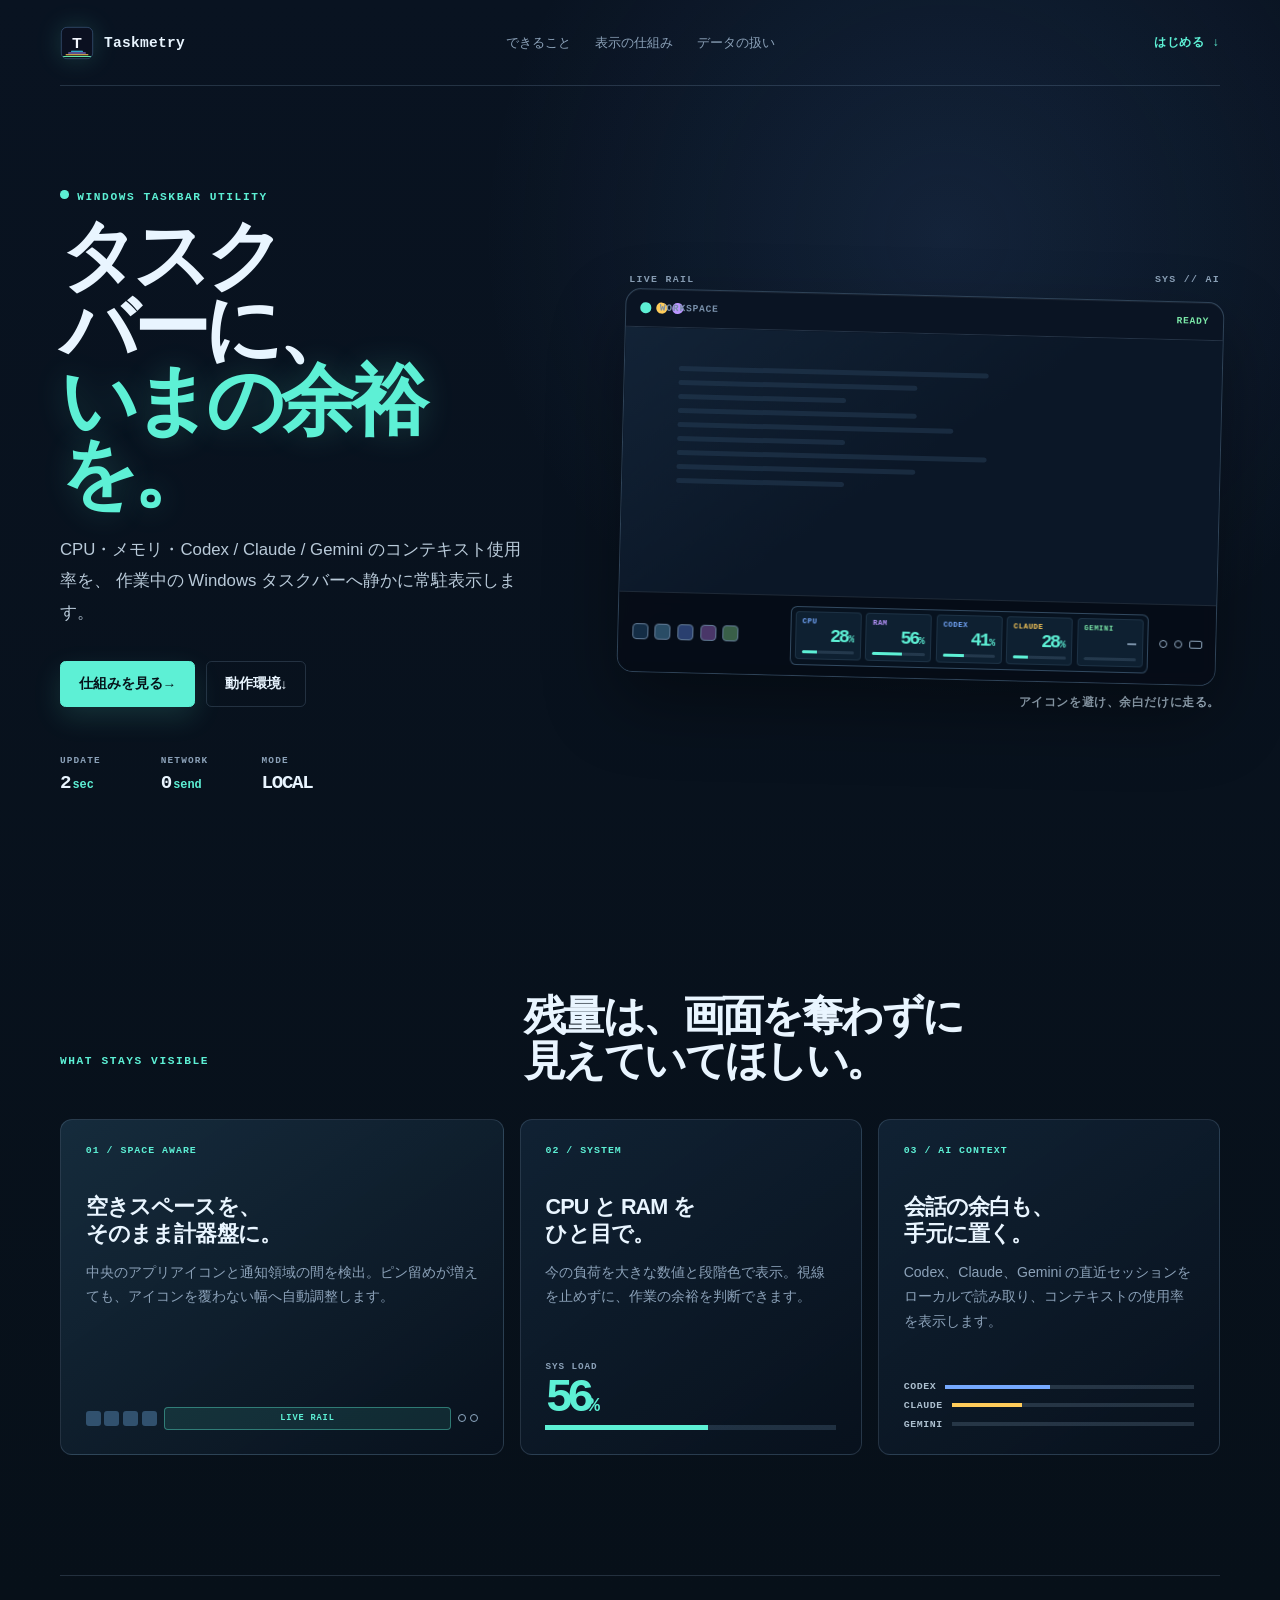
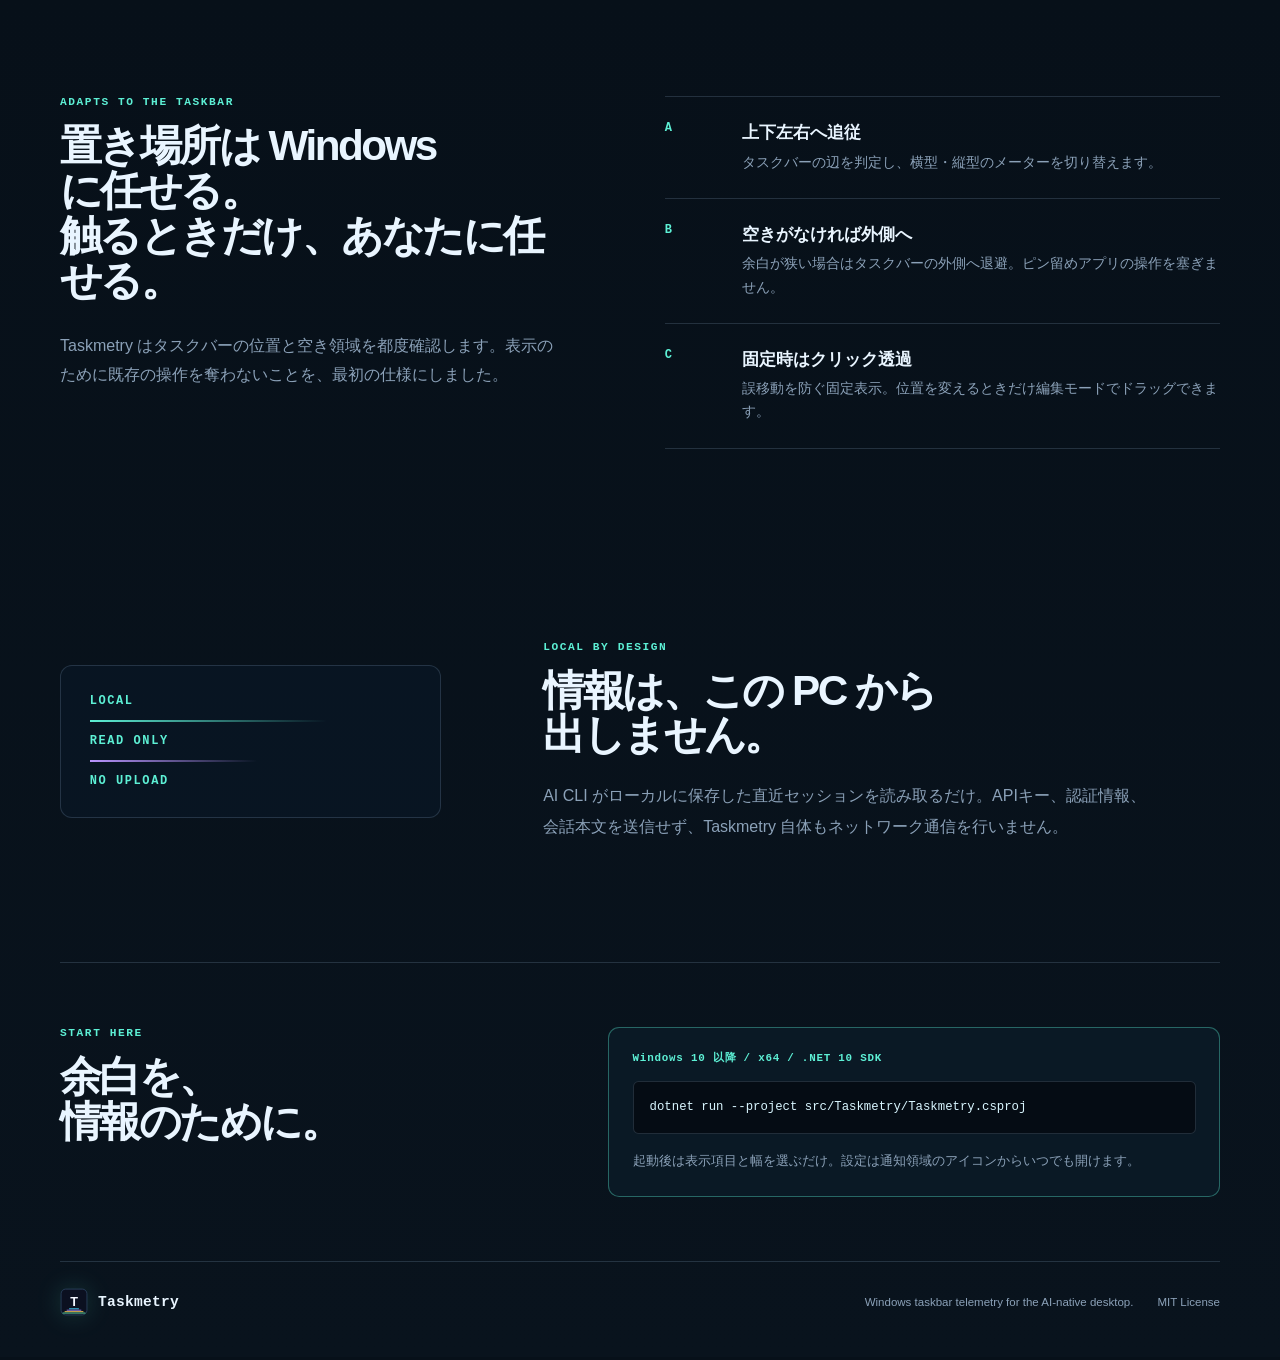
==== landing/index.html @ daa0416d "v1.0.1: Taskmetry 初回リリース" ====
<!doctype html>
<html lang="ja">
<head>
  <meta charset="UTF-8" />
  <meta name="viewport" content="width=device-width, initial-scale=1" />
  <meta name="description" content="Taskmetry は、CPU・メモリ・AI CLI のコンテキスト使用率を Windows タスクバーへ常駐表示するローカルメーターです。" />
  <meta name="theme-color" content="#071019" />
  <title>Taskmetry — タスクバーに、いまの余裕を。</title>
  <link rel="icon" href="assets/taskmetry.svg" type="image/svg+xml" />
  <link rel="stylesheet" href="styles.css" />
</head>
<body>
  <a class="skip-link" href="#main">本文へ移動</a>

  <header class="site-header">
    <a class="brand" href="#top" aria-label="Taskmetry トップへ">
      <img src="assets/taskmetry.svg" alt="" width="34" height="34" />
      <span>Taskmetry</span>
    </a>
    <nav aria-label="ページ内ナビゲーション">
      <a href="#features">できること</a>
      <a href="#behavior">表示の仕組み</a>
      <a href="#privacy">データの扱い</a>
    </nav>
    <a class="header-action" href="#start">はじめる <span aria-hidden="true">↓</span></a>
  </header>

  <main id="main">
    <section id="top" class="hero" aria-labelledby="hero-title">
      <div class="hero-copy">
        <p class="eyebrow"><span class="signal-dot" aria-hidden="true"></span>WINDOWS TASKBAR UTILITY</p>
        <h1 id="hero-title">タスクバーに、<br /><em>いまの余裕を。</em></h1>
        <p class="hero-lead">
          CPU・メモリ・Codex / Claude / Gemini のコンテキスト使用率を、
          作業中の Windows タスクバーへ静かに常駐表示します。
        </p>
        <div class="hero-actions">
          <a class="button button-primary" href="#features">仕組みを見る <span aria-hidden="true">→</span></a>
          <a class="button button-quiet" href="#start">動作環境 <span aria-hidden="true">↓</span></a>
        </div>
        <dl class="hero-facts">
          <div>
            <dt>UPDATE</dt>
            <dd>2<small>sec</small></dd>
          </div>
          <div>
            <dt>NETWORK</dt>
            <dd>0<small>send</small></dd>
          </div>
          <div>
            <dt>MODE</dt>
            <dd>LOCAL</dd>
          </div>
        </dl>
      </div>

      <div class="hero-visual" aria-label="Taskmetry のライブレール表示イメージ">
        <div class="visual-caption"><span>LIVE RAIL</span><span>SYS // AI</span></div>
        <div class="monitor-frame">
          <div class="monitor-toolbar">
            <span class="toolbar-mark" aria-hidden="true"></span>
            <span>WORKSPACE</span>
            <span class="toolbar-status">READY</span>
          </div>
          <div class="monitor-field">
            <div class="ghost-copy">
              <span></span><span></span><span></span><span></span><span></span>
              <span></span><span></span><span></span><span></span>
            </div>
            <div class="taskbar-shell">
              <div class="app-cluster" aria-hidden="true">
                <i></i><i></i><i></i><i></i><i></i>
              </div>
              <div class="live-rail">
                <article class="meter meter-cpu">
                  <span>CPU</span><strong>28<small>%</small></strong><b style="--meter: 28%"></b>
                </article>
                <article class="meter meter-ram">
                  <span>RAM</span><strong>56<small>%</small></strong><b style="--meter: 56%"></b>
                </article>
                <article class="meter meter-codex">
                  <span>CODEX</span><strong>41<small>%</small></strong><b style="--meter: 41%"></b>
                </article>
                <article class="meter meter-claude">
                  <span>CLAUDE</span><strong>28<small>%</small></strong><b style="--meter: 28%"></b>
                </article>
                <article class="meter meter-gemini">
                  <span>GEMINI</span><strong>—</strong><b style="--meter: 0%"></b>
                </article>
              </div>
              <div class="tray-icons" aria-hidden="true"><i></i><i></i><i></i></div>
            </div>
          </div>
        </div>
        <p class="visual-note">アイコンを避け、余白だけに走る。</p>
      </div>
    </section>

    <section id="features" class="section features" aria-labelledby="features-title">
      <div class="section-heading">
        <p class="eyebrow">WHAT STAYS VISIBLE</p>
        <h2 id="features-title">残量は、画面を奪わずに<br />見えていてほしい。</h2>
      </div>
      <div class="feature-grid">
        <article class="feature-card feature-card-wide">
          <p class="feature-index">01 / SPACE AWARE</p>
          <h3>空きスペースを、<br />そのまま計器盤に。</h3>
          <p>中央のアプリアイコンと通知領域の間を検出。ピン留めが増えても、アイコンを覆わない幅へ自動調整します。</p>
          <div class="space-map" aria-hidden="true">
            <span class="space-icons"><i></i><i></i><i></i><i></i></span>
            <span class="space-gap"><b>LIVE RAIL</b></span>
            <span class="space-tray"><i></i><i></i></span>
          </div>
        </article>
        <article class="feature-card">
          <p class="feature-index">02 / SYSTEM</p>
          <h3>CPU と RAM を<br />ひと目で。</h3>
          <p>今の負荷を大きな数値と段階色で表示。視線を止めずに、作業の余裕を判断できます。</p>
          <div class="mini-dial"><span>SYS LOAD</span><strong>56<small>%</small></strong><b></b></div>
        </article>
        <article class="feature-card">
          <p class="feature-index">03 / AI CONTEXT</p>
          <h3>会話の余白も、<br />手元に置く。</h3>
          <p>Codex、Claude、Gemini の直近セッションをローカルで読み取り、コンテキストの使用率を表示します。</p>
          <div class="provider-lines" aria-hidden="true"><span>CODEX</span><span>CLAUDE</span><span>GEMINI</span></div>
        </article>
      </div>
    </section>

    <section id="behavior" class="section behavior" aria-labelledby="behavior-title">
      <div class="behavior-copy">
        <p class="eyebrow">ADAPTS TO THE TASKBAR</p>
        <h2 id="behavior-title">置き場所は Windows に任せる。<br />触るときだけ、あなたに任せる。</h2>
        <p>Taskmetry はタスクバーの位置と空き領域を都度確認します。表示のために既存の操作を奪わないことを、最初の仕様にしました。</p>
      </div>
      <ol class="behavior-list">
        <li>
          <span class="step-mark">A</span>
          <div><h3>上下左右へ追従</h3><p>タスクバーの辺を判定し、横型・縦型のメーターを切り替えます。</p></div>
        </li>
        <li>
          <span class="step-mark">B</span>
          <div><h3>空きがなければ外側へ</h3><p>余白が狭い場合はタスクバーの外側へ退避。ピン留めアプリの操作を塞ぎません。</p></div>
        </li>
        <li>
          <span class="step-mark">C</span>
          <div><h3>固定時はクリック透過</h3><p>誤移動を防ぐ固定表示。位置を変えるときだけ編集モードでドラッグできます。</p></div>
        </li>
      </ol>
    </section>

    <section id="privacy" class="section privacy" aria-labelledby="privacy-title">
      <div class="privacy-signal" aria-hidden="true">
        <span>LOCAL</span><i></i><span>READ ONLY</span><i></i><span>NO UPLOAD</span>
      </div>
      <div class="privacy-copy">
        <p class="eyebrow">LOCAL BY DESIGN</p>
        <h2 id="privacy-title">情報は、この PC から<br />出しません。</h2>
        <p>AI CLI がローカルに保存した直近セッションを読み取るだけ。APIキー、認証情報、会話本文を送信せず、Taskmetry 自体もネットワーク通信を行いません。</p>
      </div>
    </section>

    <section id="start" class="section start" aria-labelledby="start-title">
      <div>
        <p class="eyebrow">START HERE</p>
        <h2 id="start-title">余白を、<br />情報のために。</h2>
      </div>
      <div class="start-panel">
        <p>Windows 10 以降 / x64 / .NET 10 SDK</p>
        <pre><code>dotnet run --project src/Taskmetry/Taskmetry.csproj</code></pre>
        <p class="start-note">起動後は表示項目と幅を選ぶだけ。設定は通知領域のアイコンからいつでも開けます。</p>
      </div>
    </section>
  </main>

  <footer class="site-footer">
    <a class="brand" href="#top"><img src="assets/taskmetry.svg" alt="" width="28" height="28" /><span>Taskmetry</span></a>
    <p>Windows taskbar telemetry for the AI-native desktop.</p>
    <p>MIT License</p>
  </footer>
</body>
</html>
---- landing/styles.css ----
:root {
  --ink: #e9f5ff;
  --muted: #8ba1b8;
  --deep: #071019;
  --panel: #0d1727;
  --line: rgba(162, 196, 224, 0.18);
  --cyan: #5df0d5;
  --blue: #75a9ff;
  --violet: #ba95ff;
  --amber: #ffcc5a;
  --green: #7be8a8;
  --mono: "Cascadia Mono", "Cascadia Code", Consolas, monospace;
  --sans: "Segoe UI Variable", "Yu Gothic UI", "Hiragino Kaku Gothic ProN", sans-serif;
}

* { box-sizing: border-box; }
html { scroll-behavior: smooth; background: var(--deep); }
body {
  margin: 0;
  min-width: 320px;
  color: var(--ink);
  font-family: var(--sans);
  background:
    radial-gradient(circle at 74% 8%, rgba(74, 122, 193, 0.16), transparent 29rem),
    linear-gradient(180deg, #091321 0%, var(--deep) 54%, #09131d 100%);
}

body::before {
  position: fixed;
  z-index: -1;
  inset: 0;
  content: "";
  pointer-events: none;
  opacity: 0.22;
  background-image: linear-gradient(rgba(128, 160, 194, 0.06) 1px, transparent 1px), linear-gradient(90deg, rgba(128, 160, 194, 0.06) 1px, transparent 1px);
  background-size: 48px 48px;
  mask-image: linear-gradient(to bottom, black, transparent 56rem);
}

a { color: inherit; text-decoration: none; }
.skip-link { position: fixed; z-index: 30; top: -4rem; left: 1rem; padding: 0.7rem 1rem; background: var(--cyan); color: #06121b; border-radius: 0 0 0.6rem 0.6rem; font-weight: 800; }
.skip-link:focus { top: 0; }

.site-header {
  width: min(1160px, calc(100% - 48px));
  height: 86px;
  margin: 0 auto;
  display: grid;
  grid-template-columns: 1fr auto 1fr;
  align-items: center;
  border-bottom: 1px solid var(--line);
}
.brand { display: inline-flex; align-items: center; gap: 0.62rem; width: fit-content; font-family: var(--mono); font-size: 0.91rem; font-weight: 800; letter-spacing: 0.02em; }
.brand img { filter: drop-shadow(0 0 12px rgba(93, 240, 213, 0.16)); }
nav { display: flex; align-items: center; gap: 1.5rem; color: var(--muted); font-size: 0.83rem; }
nav a { transition: color 160ms ease; }
nav a:hover, nav a:focus-visible { color: var(--cyan); }
.header-action { justify-self: end; color: var(--cyan); font-family: var(--mono); font-size: 0.75rem; font-weight: 800; letter-spacing: 0.05em; }

.hero, .section, .site-footer { width: min(1160px, calc(100% - 48px)); margin-inline: auto; }
.hero { min-height: 690px; display: grid; grid-template-columns: 0.88fr 1.12fr; align-items: center; gap: clamp(3rem, 7vw, 7rem); padding: 6.5rem 0 5rem; }
.eyebrow { margin: 0 0 1rem; color: var(--cyan); font-family: var(--mono); font-size: 0.7rem; font-weight: 800; letter-spacing: 0.14em; }
.signal-dot { display: inline-block; width: 0.54rem; height: 0.54rem; margin: 0 0.54rem 0.06rem 0; border-radius: 50%; background: var(--cyan); box-shadow: 0 0 0 0 rgba(93, 240, 213, 0.55); animation: beacon 2.7s infinite; }
h1, h2, h3, p { margin-top: 0; }
h1, h2, h3 { text-wrap: balance; }
h1 { max-width: 680px; margin-bottom: 1.45rem; font-size: clamp(3.4rem, 6vw, 6.9rem); line-height: 0.95; letter-spacing: -0.075em; font-weight: 750; }
h1 em { font-style: normal; color: var(--cyan); text-shadow: 0 0 32px rgba(93, 240, 213, 0.2); }
.hero-lead { max-width: 34rem; margin-bottom: 2rem; color: #b9cad9; font-size: 1.05rem; line-height: 1.9; }
.hero-actions { display: flex; flex-wrap: wrap; gap: 0.7rem; margin-bottom: 3rem; }
.button { display: inline-flex; align-items: center; justify-content: center; min-height: 46px; padding: 0 1.1rem; border: 1px solid var(--line); border-radius: 0.35rem; font-size: 0.85rem; font-weight: 750; transition: transform 160ms ease, border-color 160ms ease, background 160ms ease; }
.button:hover { transform: translateY(-2px); }
.button-primary { background: var(--cyan); border-color: var(--cyan); color: #061219; box-shadow: 0 10px 28px rgba(93, 240, 213, 0.14); }
.button-quiet { color: var(--ink); }
.button-quiet:hover { border-color: rgba(93, 240, 213, 0.7); }
.hero-facts { display: flex; gap: 2.2rem; margin: 0; }
.hero-facts div { min-width: 4.1rem; }
.hero-facts dt { margin-bottom: 0.35rem; color: var(--muted); font: 700 0.59rem var(--mono); letter-spacing: 0.12em; }
.hero-facts dd { margin: 0; color: var(--ink); font: 800 1.2rem var(--mono); letter-spacing: -0.07em; }
.hero-facts small { margin-left: 0.14rem; color: var(--cyan); font-size: 0.62em; letter-spacing: 0; }

.hero-visual { position: relative; min-width: 0; }
.visual-caption { display: flex; justify-content: space-between; margin: 0 0 0.65rem 0.55rem; color: var(--muted); font: 700 0.62rem var(--mono); letter-spacing: 0.13em; }
.monitor-frame { overflow: hidden; border: 1px solid rgba(132, 174, 207, 0.3); border-radius: 1rem; background: #0a1423; box-shadow: 0 30px 70px rgba(0, 0, 0, 0.36), inset 0 1px rgba(255, 255, 255, 0.05); transform: rotate(1.4deg); }
.monitor-toolbar { height: 38px; display: flex; align-items: center; gap: 0.55rem; padding: 0 0.9rem; color: #7990aa; border-bottom: 1px solid var(--line); font: 700 0.6rem var(--mono); letter-spacing: 0.08em; }
.toolbar-mark { width: 0.65rem; height: 0.65rem; border-radius: 50%; background: var(--cyan); box-shadow: 1rem 0 0 var(--amber), 2rem 0 0 var(--violet); }
.toolbar-status { margin-left: auto; color: var(--green); }
.monitor-field { position: relative; height: 344px; overflow: hidden; background: linear-gradient(145deg, rgba(37, 66, 95, 0.28), transparent 44%), #0b1727; }
.ghost-copy { position: absolute; top: 38px; left: 9%; width: 52%; display: grid; gap: 9px; opacity: 0.48; }
.ghost-copy span { display: block; height: 5px; border-radius: 9px; background: #29415a; }
.ghost-copy span:nth-child(2n) { width: 77%; }.ghost-copy span:nth-child(3n) { width: 54%; }.ghost-copy span:nth-child(5n) { width: 89%; }
.taskbar-shell { position: absolute; right: 0; bottom: 0; left: 0; display: grid; grid-template-columns: 0.88fr 2.15fr auto; align-items: center; gap: 0.7rem; min-height: 78px; padding: 0.65rem 0.85rem; border-top: 1px solid rgba(169, 204, 238, 0.15); background: rgba(4, 10, 18, 0.78); backdrop-filter: blur(8px); }
.app-cluster, .tray-icons { display: flex; align-items: center; gap: 0.42rem; }
.app-cluster i { width: 16px; height: 16px; border: 1px solid #637c97; border-radius: 4px; background: #142d45; }
.app-cluster i:nth-child(2) { background: #294c65; }.app-cluster i:nth-child(3) { background: #293f6f; }.app-cluster i:nth-child(4) { background: #493668; }.app-cluster i:nth-child(5) { background: #395f48; }
.live-rail { display: grid; grid-template-columns: repeat(5, minmax(0, 1fr)); gap: 0.28rem; padding: 0.28rem; border: 1px solid rgba(121, 166, 205, 0.38); border-radius: 0.4rem; background: #07121f; }
.meter { min-width: 0; padding: 0.28rem 0.36rem 0.3rem; border: 1px solid rgba(122, 160, 193, 0.14); border-radius: 0.25rem; background: rgba(18, 38, 57, 0.75); }
.meter span { display: block; overflow: hidden; color: var(--accent); font: 800 0.46rem var(--mono); letter-spacing: 0.07em; text-overflow: ellipsis; white-space: nowrap; }
.meter strong { display: block; overflow: hidden; margin: 0.1rem 0 0.18rem; color: var(--cyan); text-align: right; font: 800 clamp(0.85rem, 1.5vw, 1.15rem) var(--mono); letter-spacing: -0.12em; text-overflow: ellipsis; white-space: nowrap; }
.meter strong small { margin-left: 0.05rem; font-size: 0.55em; letter-spacing: 0; }
.meter b { display: block; height: 3px; border-radius: 4px; background: linear-gradient(90deg, var(--cyan) var(--meter), rgba(91, 120, 147, 0.28) var(--meter)); }
.meter-cpu { --accent: var(--blue); }.meter-ram { --accent: var(--violet); }.meter-codex { --accent: var(--blue); }.meter-claude { --accent: var(--amber); }.meter-gemini { --accent: var(--green); }.meter-gemini strong { color: #7f96ae; }
.tray-icons { justify-content: flex-end; }.tray-icons i { width: 8px; height: 8px; border: 1px solid #8da5bc; border-radius: 50%; }.tray-icons i:last-child { width: 13px; border-radius: 2px; }
.visual-note { margin: 1rem 0 0; color: #a7bbcc; text-align: right; font: 700 0.73rem var(--mono); letter-spacing: 0.05em; }

.section { padding: 7.5rem 0; }
.section-heading { display: grid; grid-template-columns: 0.62fr 1fr; gap: 2rem; align-items: end; margin-bottom: 2.25rem; }
h2 { margin-bottom: 0; font-size: clamp(2rem, 3.3vw, 3.65rem); line-height: 1.06; letter-spacing: -0.06em; font-weight: 730; }
.feature-grid { display: grid; grid-template-columns: 1.18fr 0.91fr 0.91fr; gap: 1rem; }
.feature-card { min-height: 336px; display: flex; flex-direction: column; padding: 1.55rem; border: 1px solid var(--line); border-radius: 0.75rem; background: linear-gradient(145deg, rgba(29, 58, 85, 0.42), rgba(9, 18, 31, 0.62)); }
.feature-card-wide { background: linear-gradient(145deg, rgba(40, 78, 103, 0.44), rgba(9, 18, 31, 0.62)); }
.feature-index { margin-bottom: 2.35rem; color: var(--cyan); font: 800 0.62rem var(--mono); letter-spacing: 0.1em; }
.feature-card h3 { margin-bottom: 0.75rem; font-size: 1.35rem; line-height: 1.25; letter-spacing: -0.04em; }
.feature-card > p:not(.feature-index) { color: var(--muted); font-size: 0.88rem; line-height: 1.75; }
.space-map { display: grid; grid-template-columns: auto minmax(80px, 1fr) auto; align-items: center; gap: 0.45rem; margin-top: auto; padding-top: 2rem; }
.space-icons, .space-tray { display: flex; gap: 0.23rem; }.space-icons i { width: 15px; height: 15px; border-radius: 3px; background: #31516e; }.space-tray i { width: 8px; height: 8px; border: 1px solid #8faac3; border-radius: 50%; }
.space-gap { display: grid; place-items: center; height: 23px; border: 1px solid rgba(93, 240, 213, 0.4); border-radius: 0.25rem; background: rgba(93, 240, 213, 0.1); }.space-gap b { color: var(--cyan); font: 800 0.54rem var(--mono); letter-spacing: 0.1em; }
.mini-dial { position: relative; margin-top: auto; padding-top: 1.35rem; }.mini-dial span { display: block; color: var(--muted); font: 700 0.58rem var(--mono); letter-spacing: 0.1em; }.mini-dial strong { display: block; color: var(--cyan); font: 800 2.9rem var(--mono); letter-spacing: -0.14em; }.mini-dial small { font-size: 0.42em; }.mini-dial b { display: block; width: 100%; height: 5px; background: linear-gradient(90deg, var(--cyan) 56%, rgba(102, 138, 169, 0.25) 56%); }
.provider-lines { display: grid; gap: 0.48rem; margin-top: auto; padding-top: 1.2rem; }.provider-lines span { display: flex; align-items: center; gap: 0.55rem; color: #adc0d0; font: 700 0.62rem var(--mono); letter-spacing: 0.06em; }.provider-lines span::after { flex: 1; height: 4px; content: ""; background: linear-gradient(90deg, var(--line) 72%, transparent 72%); }.provider-lines span:nth-child(1)::after { background: linear-gradient(90deg, var(--blue) 42%, var(--line) 42%); }.provider-lines span:nth-child(2)::after { background: linear-gradient(90deg, var(--amber) 29%, var(--line) 29%); }.provider-lines span:nth-child(3)::after { background: linear-gradient(90deg, var(--green) 0%, var(--line) 0%); }

.behavior { display: grid; grid-template-columns: 0.95fr 1.05fr; gap: clamp(3rem, 8vw, 9rem); align-items: start; border-top: 1px solid var(--line); }
.behavior-copy > p:last-child { max-width: 34rem; margin: 1.7rem 0 0; color: var(--muted); line-height: 1.85; }
.behavior-list { display: grid; gap: 0; margin: 0; padding: 0; list-style: none; border-top: 1px solid var(--line); }
.behavior-list li { display: grid; grid-template-columns: 3.8rem 1fr; gap: 1rem; padding: 1.5rem 0; border-bottom: 1px solid var(--line); }.step-mark { color: var(--cyan); font: 800 0.75rem var(--mono); letter-spacing: 0.1em; }.behavior-list h3 { margin-bottom: 0.4rem; font-size: 1.05rem; }.behavior-list p { margin: 0; color: var(--muted); font-size: 0.88rem; line-height: 1.65; }

.privacy { display: grid; grid-template-columns: 0.72fr 1.28fr; gap: clamp(3rem, 8vw, 9rem); align-items: center; padding-top: 4.5rem; padding-bottom: 7.5rem; }.privacy-signal { display: flex; flex-direction: column; gap: 0.75rem; padding: 1.8rem; border: 1px solid var(--line); border-radius: 0.75rem; background: rgba(10, 24, 39, 0.65); color: var(--cyan); font: 800 0.75rem var(--mono); letter-spacing: 0.13em; }.privacy-signal i { display: block; width: 74%; height: 2px; background: linear-gradient(90deg, var(--cyan), transparent); }.privacy-signal i:nth-of-type(2) { width: 52%; background: linear-gradient(90deg, var(--violet), transparent); }.privacy-copy > p:last-child { max-width: 38rem; margin: 1.45rem 0 0; color: var(--muted); line-height: 1.9; }

.start { display: grid; grid-template-columns: 0.9fr 1.1fr; gap: 3rem; padding: 4rem 0; border-top: 1px solid var(--line); border-bottom: 1px solid var(--line); }.start-panel { padding: 1.45rem; border: 1px solid rgba(93, 240, 213, 0.36); border-radius: 0.7rem; background: rgba(11, 29, 40, 0.75); }.start-panel > p:first-child { margin-bottom: 1rem; color: var(--cyan); font: 700 0.68rem var(--mono); letter-spacing: 0.07em; }.start pre { overflow-x: auto; margin: 0 0 1rem; padding: 1rem; border: 1px solid var(--line); border-radius: 0.35rem; background: #050c14; color: #d9f6ff; font: 0.77rem/1.55 var(--mono); }.start-note { margin: 0; color: var(--muted); font-size: 0.83rem; line-height: 1.7; }
.site-footer { display: grid; grid-template-columns: 1fr auto auto; gap: 1.5rem; align-items: center; padding: 1.6rem 0 2.6rem; color: var(--muted); font-size: 0.72rem; }.site-footer p { margin: 0; }.site-footer .brand { color: var(--ink); }

@keyframes beacon { 0%, 55%, 100% { box-shadow: 0 0 0 0 rgba(93, 240, 213, 0.45); } 72% { box-shadow: 0 0 0 10px rgba(93, 240, 213, 0); } }
@media (prefers-reduced-motion: reduce) { *, *::before, *::after { animation-duration: 0.01ms !important; animation-iteration-count: 1 !important; scroll-behavior: auto !important; } }
@media (max-width: 900px) { .hero { grid-template-columns: 1fr; padding-top: 4.6rem; }.hero-copy { max-width: 48rem; }.hero-visual { max-width: 760px; width: 100%; margin-left: auto; }.feature-grid { grid-template-columns: 1fr 1fr; }.feature-card-wide { grid-column: span 2; min-height: 280px; }.behavior, .privacy, .start { grid-template-columns: 1fr; gap: 2.2rem; }.privacy { padding-top: 3rem; }.privacy-signal { max-width: 440px; } }
@media (max-width: 640px) { .site-header, .hero, .section, .site-footer { width: min(100% - 32px, 1160px); }.site-header { height: 72px; grid-template-columns: 1fr auto; }.site-header nav { display: none; }.hero { min-height: auto; gap: 3.5rem; padding: 4rem 0 3.6rem; } h1 { font-size: clamp(3rem, 15vw, 4.45rem); }.hero-facts { gap: 1rem; justify-content: space-between; }.monitor-field { height: 286px; }.taskbar-shell { grid-template-columns: 1fr; gap: 0.3rem; padding: 0.55rem; }.app-cluster, .tray-icons { display: none; }.live-rail { width: 100%; }.meter { padding-inline: 0.25rem; }.meter span { font-size: 0.4rem; }.meter strong { font-size: 0.82rem; }.section { padding: 4.4rem 0; }.section-heading { display: block; margin-bottom: 1.7rem; }.feature-grid { grid-template-columns: 1fr; }.feature-card-wide { grid-column: auto; }.feature-card { min-height: 280px; }.behavior-list li { grid-template-columns: 2.5rem 1fr; }.privacy { padding-bottom: 4.4rem; }.site-footer { grid-template-columns: 1fr; gap: 0.75rem; }.site-footer p:last-child { display: none; } }
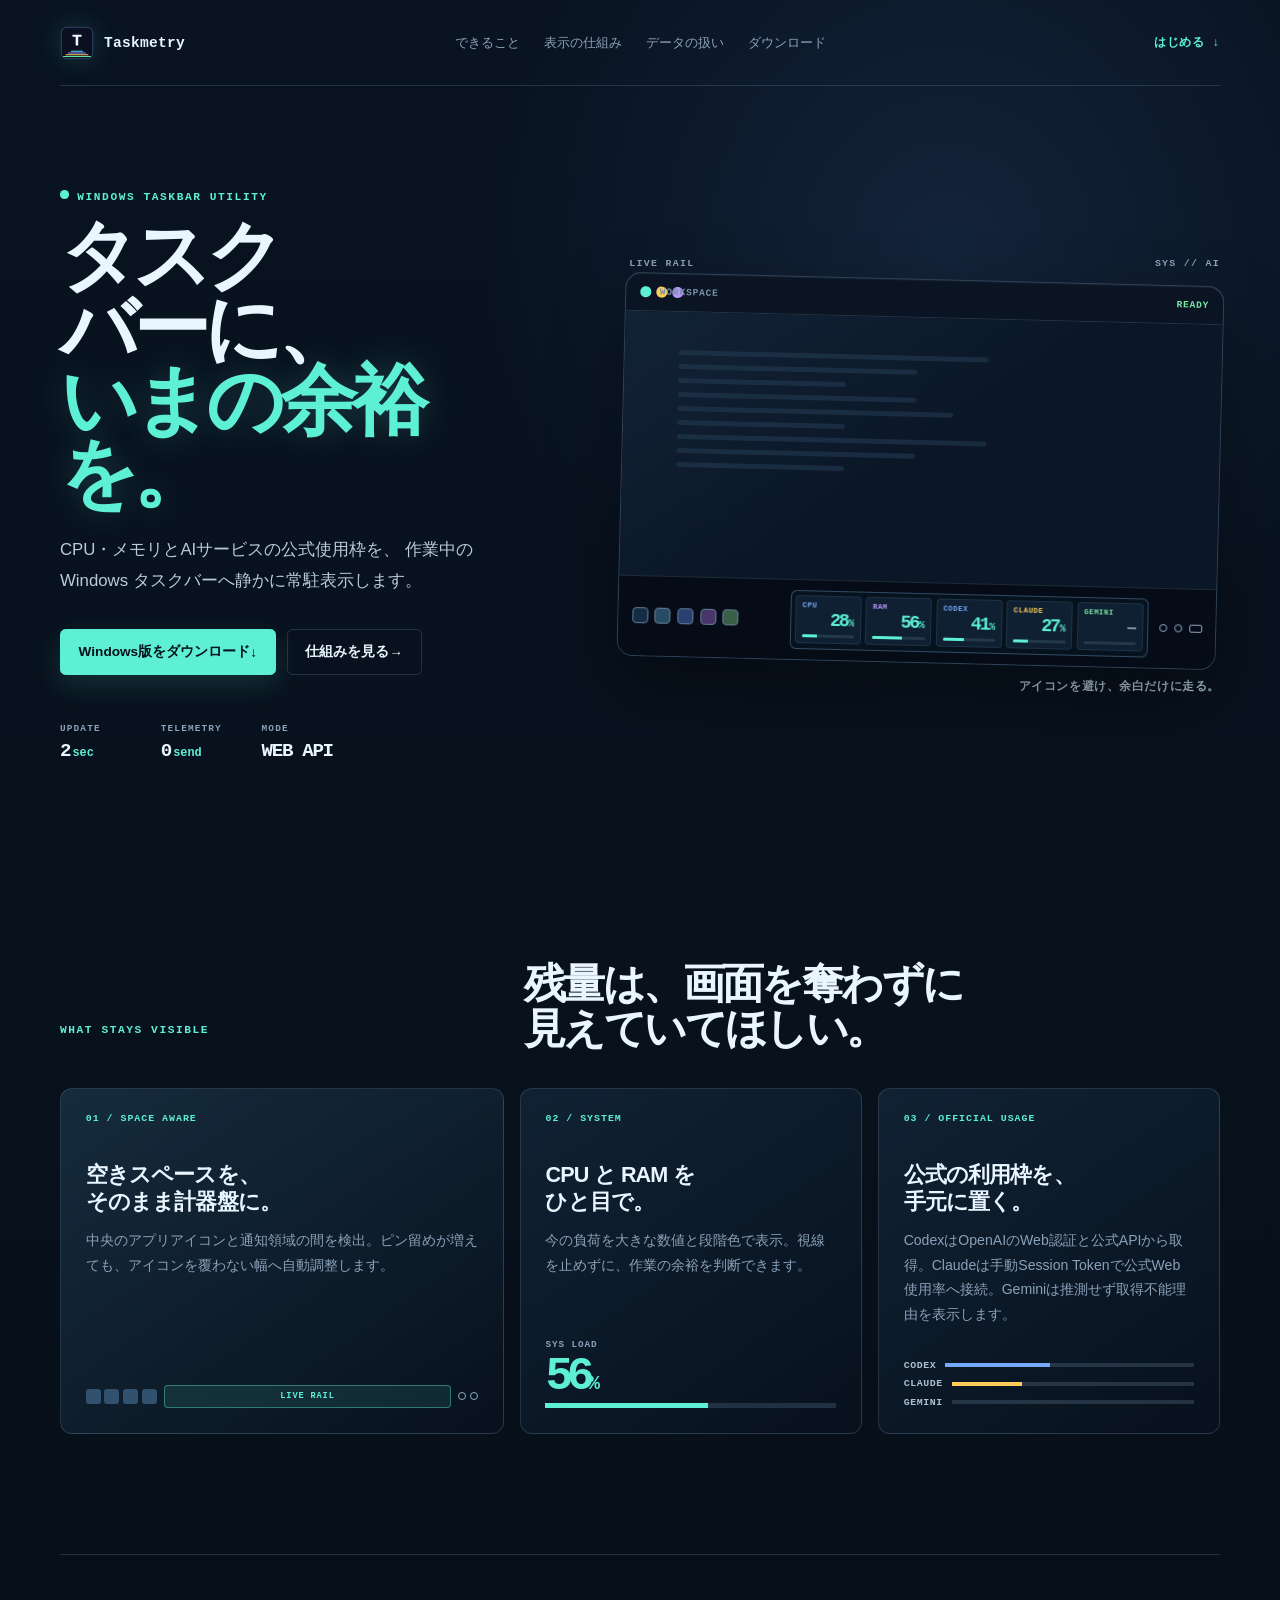
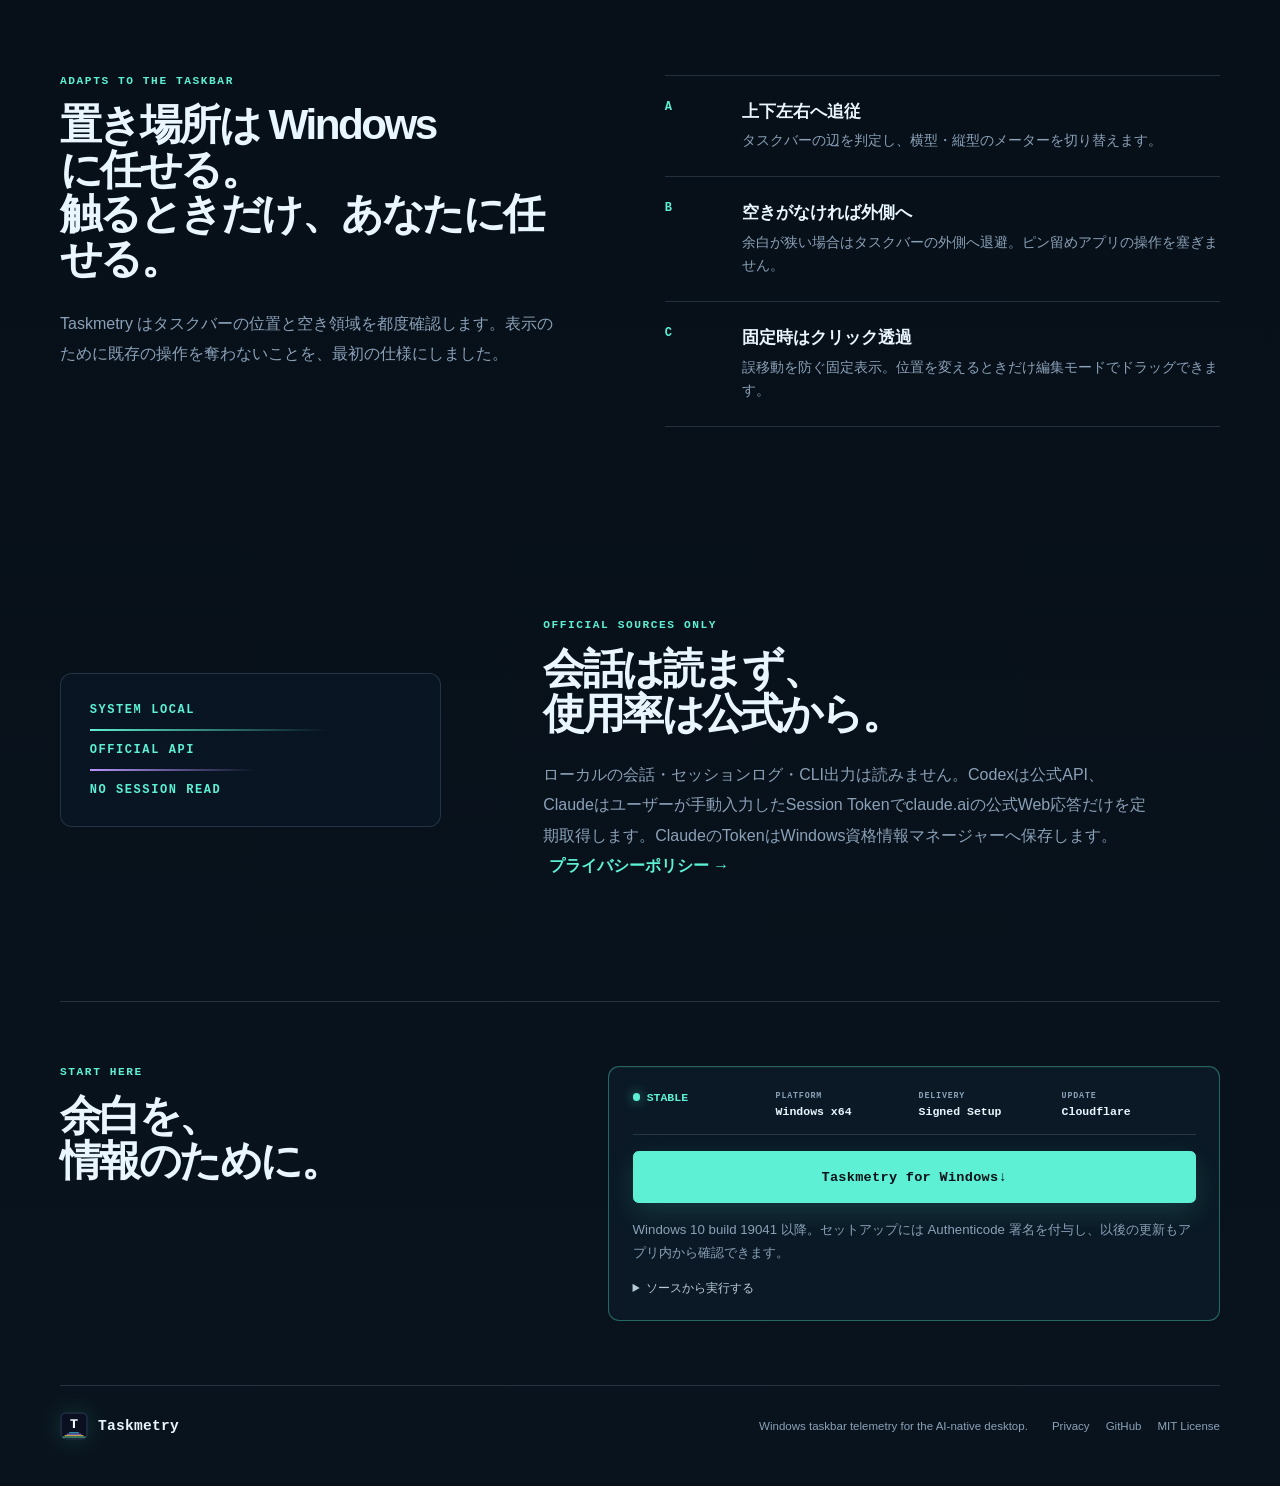
==== commit 34a76aa7: "ランディングページと README を利用枠表示に合わせて更新 紹介文を「AI サービスの公式使用枠を常時表示」に改め、 プライバシーポリシーページを追加する。  Co-Authored-By: Cl" ====
--- a/landing/index.html
+++ b/landing/index.html
@@ -3,7 +3,7 @@
 <head>
   <meta charset="UTF-8" />
   <meta name="viewport" content="width=device-width, initial-scale=1" />
-  <meta name="description" content="Taskmetry は、CPU・メモリ・AI CLI のコンテキスト使用率を Windows タスクバーへ常駐表示するローカルメーターです。" />
+  <meta name="description" content="Taskmetry は、CPU・メモリ・AIサービスの公式使用枠を Windows タスクバーへ常駐表示するメーターです。" />
   <meta name="theme-color" content="#071019" />
   <title>Taskmetry — タスクバーに、いまの余裕を。</title>
   <link rel="icon" href="assets/taskmetry.svg" type="image/svg+xml" />
@@ -21,6 +21,7 @@
       <a href="#features">できること</a>
       <a href="#behavior">表示の仕組み</a>
       <a href="#privacy">データの扱い</a>
+      <a href="#start">ダウンロード</a>
     </nav>
     <a class="header-action" href="#start">はじめる <span aria-hidden="true">↓</span></a>
   </header>
@@ -31,12 +32,12 @@
         <p class="eyebrow"><span class="signal-dot" aria-hidden="true"></span>WINDOWS TASKBAR UTILITY</p>
         <h1 id="hero-title">タスクバーに、<br /><em>いまの余裕を。</em></h1>
         <p class="hero-lead">
-          CPU・メモリ・Codex / Claude / Gemini のコンテキスト使用率を、
+          CPU・メモリとAIサービスの公式使用枠を、
           作業中の Windows タスクバーへ静かに常駐表示します。
         </p>
         <div class="hero-actions">
-          <a class="button button-primary" href="#features">仕組みを見る <span aria-hidden="true">→</span></a>
-          <a class="button button-quiet" href="#start">動作環境 <span aria-hidden="true">↓</span></a>
+          <a class="button button-primary" href="/Taskmetry-win-Setup.exe">Windows版をダウンロード <span aria-hidden="true">↓</span></a>
+          <a class="button button-quiet" href="#features">仕組みを見る <span aria-hidden="true">→</span></a>
         </div>
         <dl class="hero-facts">
           <div>
@@ -44,12 +45,12 @@
             <dd>2<small>sec</small></dd>
           </div>
           <div>
-            <dt>NETWORK</dt>
+            <dt>TELEMETRY</dt>
             <dd>0<small>send</small></dd>
           </div>
           <div>
             <dt>MODE</dt>
-            <dd>LOCAL</dd>
+            <dd>WEB API</dd>
           </div>
         </dl>
       </div>
@@ -73,19 +74,19 @@
               </div>
               <div class="live-rail">
                 <article class="meter meter-cpu">
-                  <span>CPU</span><strong>28<small>%</small></strong><b style="--meter: 28%"></b>
+                  <span>CPU</span><strong>28<small>%</small></strong><b></b>
                 </article>
                 <article class="meter meter-ram">
-                  <span>RAM</span><strong>56<small>%</small></strong><b style="--meter: 56%"></b>
+                  <span>RAM</span><strong>56<small>%</small></strong><b></b>
                 </article>
                 <article class="meter meter-codex">
-                  <span>CODEX</span><strong>41<small>%</small></strong><b style="--meter: 41%"></b>
+                  <span>CODEX</span><strong>41<small>%</small></strong><b></b>
                 </article>
                 <article class="meter meter-claude">
-                  <span>CLAUDE</span><strong>28<small>%</small></strong><b style="--meter: 28%"></b>
+                  <span>CLAUDE</span><strong>27<small>%</small></strong><b></b>
                 </article>
                 <article class="meter meter-gemini">
-                  <span>GEMINI</span><strong>—</strong><b style="--meter: 0%"></b>
+                  <span>GEMINI</span><strong>—</strong><b></b>
                 </article>
               </div>
               <div class="tray-icons" aria-hidden="true"><i></i><i></i><i></i></div>
@@ -119,9 +120,9 @@
           <div class="mini-dial"><span>SYS LOAD</span><strong>56<small>%</small></strong><b></b></div>
         </article>
         <article class="feature-card">
-          <p class="feature-index">03 / AI CONTEXT</p>
-          <h3>会話の余白も、<br />手元に置く。</h3>
-          <p>Codex、Claude、Gemini の直近セッションをローカルで読み取り、コンテキストの使用率を表示します。</p>
+          <p class="feature-index">03 / OFFICIAL USAGE</p>
+          <h3>公式の利用枠を、<br />手元に置く。</h3>
+          <p>CodexはOpenAIのWeb認証と公式APIから取得。Claudeは手動Session Tokenで公式Web使用率へ接続。Geminiは推測せず取得不能理由を表示します。</p>
           <div class="provider-lines" aria-hidden="true"><span>CODEX</span><span>CLAUDE</span><span>GEMINI</span></div>
         </article>
       </div>
@@ -151,12 +152,12 @@
 
     <section id="privacy" class="section privacy" aria-labelledby="privacy-title">
       <div class="privacy-signal" aria-hidden="true">
-        <span>LOCAL</span><i></i><span>READ ONLY</span><i></i><span>NO UPLOAD</span>
+        <span>SYSTEM LOCAL</span><i></i><span>OFFICIAL API</span><i></i><span>NO SESSION READ</span>
       </div>
       <div class="privacy-copy">
-        <p class="eyebrow">LOCAL BY DESIGN</p>
-        <h2 id="privacy-title">情報は、この PC から<br />出しません。</h2>
-        <p>AI CLI がローカルに保存した直近セッションを読み取るだけ。APIキー、認証情報、会話本文を送信せず、Taskmetry 自体もネットワーク通信を行いません。</p>
+        <p class="eyebrow">OFFICIAL SOURCES ONLY</p>
+        <h2 id="privacy-title">会話は読まず、<br />使用率は公式から。</h2>
+        <p>ローカルの会話・セッションログ・CLI出力は読みません。Codexは公式API、Claudeはユーザーが手動入力したSession Tokenでclaude.aiの公式Web応答だけを定期取得します。ClaudeのTokenはWindows資格情報マネージャーへ保存します。<a class="text-link" href="privacy.html">プライバシーポリシー <span aria-hidden="true">→</span></a></p>
       </div>
     </section>
 
@@ -166,9 +167,18 @@
         <h2 id="start-title">余白を、<br />情報のために。</h2>
       </div>
       <div class="start-panel">
-        <p>Windows 10 以降 / x64 / .NET 10 SDK</p>
-        <pre><code>dotnet run --project src/Taskmetry/Taskmetry.csproj</code></pre>
-        <p class="start-note">起動後は表示項目と幅を選ぶだけ。設定は通知領域のアイコンからいつでも開けます。</p>
+        <div class="departure-board" aria-label="Windows 版の配布情報">
+          <span class="departure-status"><i aria-hidden="true"></i>STABLE</span>
+          <span><small>PLATFORM</small>Windows x64</span>
+          <span><small>DELIVERY</small>Signed Setup</span>
+          <span><small>UPDATE</small>Cloudflare</span>
+        </div>
+        <a class="button button-primary download-wide" href="/Taskmetry-win-Setup.exe">Taskmetry for Windows <span aria-hidden="true">↓</span></a>
+        <p class="start-note">Windows 10 build 19041 以降。セットアップには Authenticode 署名を付与し、以後の更新もアプリ内から確認できます。</p>
+        <details class="source-details">
+          <summary>ソースから実行する</summary>
+          <pre><code>dotnet run --project src/Taskmetry/Taskmetry.csproj</code></pre>
+        </details>
       </div>
     </section>
   </main>
@@ -176,7 +186,7 @@
   <footer class="site-footer">
     <a class="brand" href="#top"><img src="assets/taskmetry.svg" alt="" width="28" height="28" /><span>Taskmetry</span></a>
     <p>Windows taskbar telemetry for the AI-native desktop.</p>
-    <p>MIT License</p>
+    <div class="footer-links"><a href="privacy.html">Privacy</a><a href="https://github.com/1llum1n4t1s/Taskmetry">GitHub</a><span>MIT License</span></div>
   </footer>
 </body>
 </html>
--- a/landing/styles.css
+++ b/landing/styles.css
@@ -98,7 +98,7 @@
 .meter strong { display: block; overflow: hidden; margin: 0.1rem 0 0.18rem; color: var(--cyan); text-align: right; font: 800 clamp(0.85rem, 1.5vw, 1.15rem) var(--mono); letter-spacing: -0.12em; text-overflow: ellipsis; white-space: nowrap; }
 .meter strong small { margin-left: 0.05rem; font-size: 0.55em; letter-spacing: 0; }
 .meter b { display: block; height: 3px; border-radius: 4px; background: linear-gradient(90deg, var(--cyan) var(--meter), rgba(91, 120, 147, 0.28) var(--meter)); }
-.meter-cpu { --accent: var(--blue); }.meter-ram { --accent: var(--violet); }.meter-codex { --accent: var(--blue); }.meter-claude { --accent: var(--amber); }.meter-gemini { --accent: var(--green); }.meter-gemini strong { color: #7f96ae; }
+.meter-cpu { --accent: var(--blue); --meter: 28%; }.meter-ram { --accent: var(--violet); --meter: 56%; }.meter-codex { --accent: var(--blue); --meter: 41%; }.meter-claude { --accent: var(--amber); --meter: 28%; }.meter-gemini { --accent: var(--green); --meter: 0%; }.meter-gemini strong { color: #7f96ae; }
 .tray-icons { justify-content: flex-end; }.tray-icons i { width: 8px; height: 8px; border: 1px solid #8da5bc; border-radius: 50%; }.tray-icons i:last-child { width: 13px; border-radius: 2px; }
 .visual-note { margin: 1rem 0 0; color: #a7bbcc; text-align: right; font: 700 0.73rem var(--mono); letter-spacing: 0.05em; }
 
@@ -123,11 +123,14 @@
 .behavior-list li { display: grid; grid-template-columns: 3.8rem 1fr; gap: 1rem; padding: 1.5rem 0; border-bottom: 1px solid var(--line); }.step-mark { color: var(--cyan); font: 800 0.75rem var(--mono); letter-spacing: 0.1em; }.behavior-list h3 { margin-bottom: 0.4rem; font-size: 1.05rem; }.behavior-list p { margin: 0; color: var(--muted); font-size: 0.88rem; line-height: 1.65; }
 
 .privacy { display: grid; grid-template-columns: 0.72fr 1.28fr; gap: clamp(3rem, 8vw, 9rem); align-items: center; padding-top: 4.5rem; padding-bottom: 7.5rem; }.privacy-signal { display: flex; flex-direction: column; gap: 0.75rem; padding: 1.8rem; border: 1px solid var(--line); border-radius: 0.75rem; background: rgba(10, 24, 39, 0.65); color: var(--cyan); font: 800 0.75rem var(--mono); letter-spacing: 0.13em; }.privacy-signal i { display: block; width: 74%; height: 2px; background: linear-gradient(90deg, var(--cyan), transparent); }.privacy-signal i:nth-of-type(2) { width: 52%; background: linear-gradient(90deg, var(--violet), transparent); }.privacy-copy > p:last-child { max-width: 38rem; margin: 1.45rem 0 0; color: var(--muted); line-height: 1.9; }
+.text-link { display: inline-block; margin-left: 0.35rem; color: var(--cyan); font-weight: 750; white-space: nowrap; }
 
-.start { display: grid; grid-template-columns: 0.9fr 1.1fr; gap: 3rem; padding: 4rem 0; border-top: 1px solid var(--line); border-bottom: 1px solid var(--line); }.start-panel { padding: 1.45rem; border: 1px solid rgba(93, 240, 213, 0.36); border-radius: 0.7rem; background: rgba(11, 29, 40, 0.75); }.start-panel > p:first-child { margin-bottom: 1rem; color: var(--cyan); font: 700 0.68rem var(--mono); letter-spacing: 0.07em; }.start pre { overflow-x: auto; margin: 0 0 1rem; padding: 1rem; border: 1px solid var(--line); border-radius: 0.35rem; background: #050c14; color: #d9f6ff; font: 0.77rem/1.55 var(--mono); }.start-note { margin: 0; color: var(--muted); font-size: 0.83rem; line-height: 1.7; }
-.site-footer { display: grid; grid-template-columns: 1fr auto auto; gap: 1.5rem; align-items: center; padding: 1.6rem 0 2.6rem; color: var(--muted); font-size: 0.72rem; }.site-footer p { margin: 0; }.site-footer .brand { color: var(--ink); }
+.start { display: grid; grid-template-columns: 0.9fr 1.1fr; gap: 3rem; padding: 4rem 0; border-top: 1px solid var(--line); border-bottom: 1px solid var(--line); }.start-panel { padding: 1.45rem; border: 1px solid rgba(93, 240, 213, 0.36); border-radius: 0.7rem; background: rgba(11, 29, 40, 0.75); box-shadow: inset 0 1px rgba(255,255,255,0.04); }.departure-board { display: grid; grid-template-columns: repeat(4, 1fr); gap: 0.55rem; margin-bottom: 1rem; padding-bottom: 1rem; border-bottom: 1px solid var(--line); color: var(--ink); font: 800 0.72rem var(--mono); }.departure-board span { min-width: 0; }.departure-board small { display: block; margin-bottom: 0.35rem; color: var(--muted); font-size: 0.52rem; letter-spacing: 0.1em; }.departure-status { color: var(--cyan); }.departure-status i { display: inline-block; width: 0.48rem; height: 0.48rem; margin-right: 0.4rem; border-radius: 50%; background: var(--cyan); box-shadow: 0 0 12px rgba(93,240,213,0.6); }.download-wide { width: 100%; min-height: 52px; margin-bottom: 1rem; font-family: var(--mono); letter-spacing: 0.02em; }.start pre { overflow-x: auto; margin: 0.8rem 0 0; padding: 1rem; border: 1px solid var(--line); border-radius: 0.35rem; background: #050c14; color: #d9f6ff; font: 0.77rem/1.55 var(--mono); }.start-note { margin: 0; color: var(--muted); font-size: 0.83rem; line-height: 1.7; }.source-details { margin-top: 1rem; color: var(--muted); font-size: 0.78rem; }.source-details summary { width: fit-content; cursor: pointer; color: #b8cad8; }
+.site-footer { display: grid; grid-template-columns: 1fr auto auto; gap: 1.5rem; align-items: center; padding: 1.6rem 0 2.6rem; color: var(--muted); font-size: 0.72rem; }.site-footer p { margin: 0; }.site-footer .brand { color: var(--ink); }.footer-links { display: flex; align-items: center; gap: 1rem; }.footer-links a:hover, .footer-links a:focus-visible { color: var(--cyan); }
+
+.legal-main { width: min(820px, calc(100% - 48px)); min-height: calc(100vh - 180px); margin: 0 auto; padding: 5rem 0 7rem; }.legal-heading { margin-bottom: 3.5rem; }.legal-heading h1 { max-width: none; margin-bottom: 1rem; font-size: clamp(2.8rem, 7vw, 5.5rem); }.legal-heading > p:last-child { color: var(--muted); font: 700 0.75rem var(--mono); }.legal-section { padding: 2rem 0; border-top: 1px solid var(--line); }.legal-section h2 { margin-bottom: 1rem; font-size: 1.45rem; letter-spacing: -0.035em; }.legal-section p, .legal-section li { color: #aebfd0; line-height: 1.85; }.legal-section ul { padding-left: 1.25rem; }.legal-contact { color: var(--cyan); }
 
 @keyframes beacon { 0%, 55%, 100% { box-shadow: 0 0 0 0 rgba(93, 240, 213, 0.45); } 72% { box-shadow: 0 0 0 10px rgba(93, 240, 213, 0); } }
 @media (prefers-reduced-motion: reduce) { *, *::before, *::after { animation-duration: 0.01ms !important; animation-iteration-count: 1 !important; scroll-behavior: auto !important; } }
 @media (max-width: 900px) { .hero { grid-template-columns: 1fr; padding-top: 4.6rem; }.hero-copy { max-width: 48rem; }.hero-visual { max-width: 760px; width: 100%; margin-left: auto; }.feature-grid { grid-template-columns: 1fr 1fr; }.feature-card-wide { grid-column: span 2; min-height: 280px; }.behavior, .privacy, .start { grid-template-columns: 1fr; gap: 2.2rem; }.privacy { padding-top: 3rem; }.privacy-signal { max-width: 440px; } }
-@media (max-width: 640px) { .site-header, .hero, .section, .site-footer { width: min(100% - 32px, 1160px); }.site-header { height: 72px; grid-template-columns: 1fr auto; }.site-header nav { display: none; }.hero { min-height: auto; gap: 3.5rem; padding: 4rem 0 3.6rem; } h1 { font-size: clamp(3rem, 15vw, 4.45rem); }.hero-facts { gap: 1rem; justify-content: space-between; }.monitor-field { height: 286px; }.taskbar-shell { grid-template-columns: 1fr; gap: 0.3rem; padding: 0.55rem; }.app-cluster, .tray-icons { display: none; }.live-rail { width: 100%; }.meter { padding-inline: 0.25rem; }.meter span { font-size: 0.4rem; }.meter strong { font-size: 0.82rem; }.section { padding: 4.4rem 0; }.section-heading { display: block; margin-bottom: 1.7rem; }.feature-grid { grid-template-columns: 1fr; }.feature-card-wide { grid-column: auto; }.feature-card { min-height: 280px; }.behavior-list li { grid-template-columns: 2.5rem 1fr; }.privacy { padding-bottom: 4.4rem; }.site-footer { grid-template-columns: 1fr; gap: 0.75rem; }.site-footer p:last-child { display: none; } }
+@media (max-width: 640px) { .site-header, .hero, .section, .site-footer { width: min(100% - 32px, 1160px); }.site-header { height: 72px; grid-template-columns: 1fr auto; }.site-header nav { display: none; }.hero { min-height: auto; gap: 3.5rem; padding: 4rem 0 3.6rem; } h1 { font-size: clamp(3rem, 15vw, 4.45rem); }.hero-facts { gap: 1rem; justify-content: space-between; }.monitor-field { height: 286px; }.taskbar-shell { grid-template-columns: 1fr; gap: 0.3rem; padding: 0.55rem; }.app-cluster, .tray-icons { display: none; }.live-rail { width: 100%; }.meter { padding-inline: 0.25rem; }.meter span { font-size: 0.4rem; }.meter strong { font-size: 0.82rem; }.section { padding: 4.4rem 0; }.section-heading { display: block; margin-bottom: 1.7rem; }.feature-grid { grid-template-columns: 1fr; }.feature-card-wide { grid-column: auto; }.feature-card { min-height: 280px; }.behavior-list li { grid-template-columns: 2.5rem 1fr; }.privacy { padding-bottom: 4.4rem; }.departure-board { grid-template-columns: 1fr 1fr; row-gap: 1rem; }.site-footer { grid-template-columns: 1fr; gap: 0.75rem; }.footer-links { flex-wrap: wrap; }.legal-main { width: min(100% - 32px, 820px); padding-top: 3.5rem; } }
